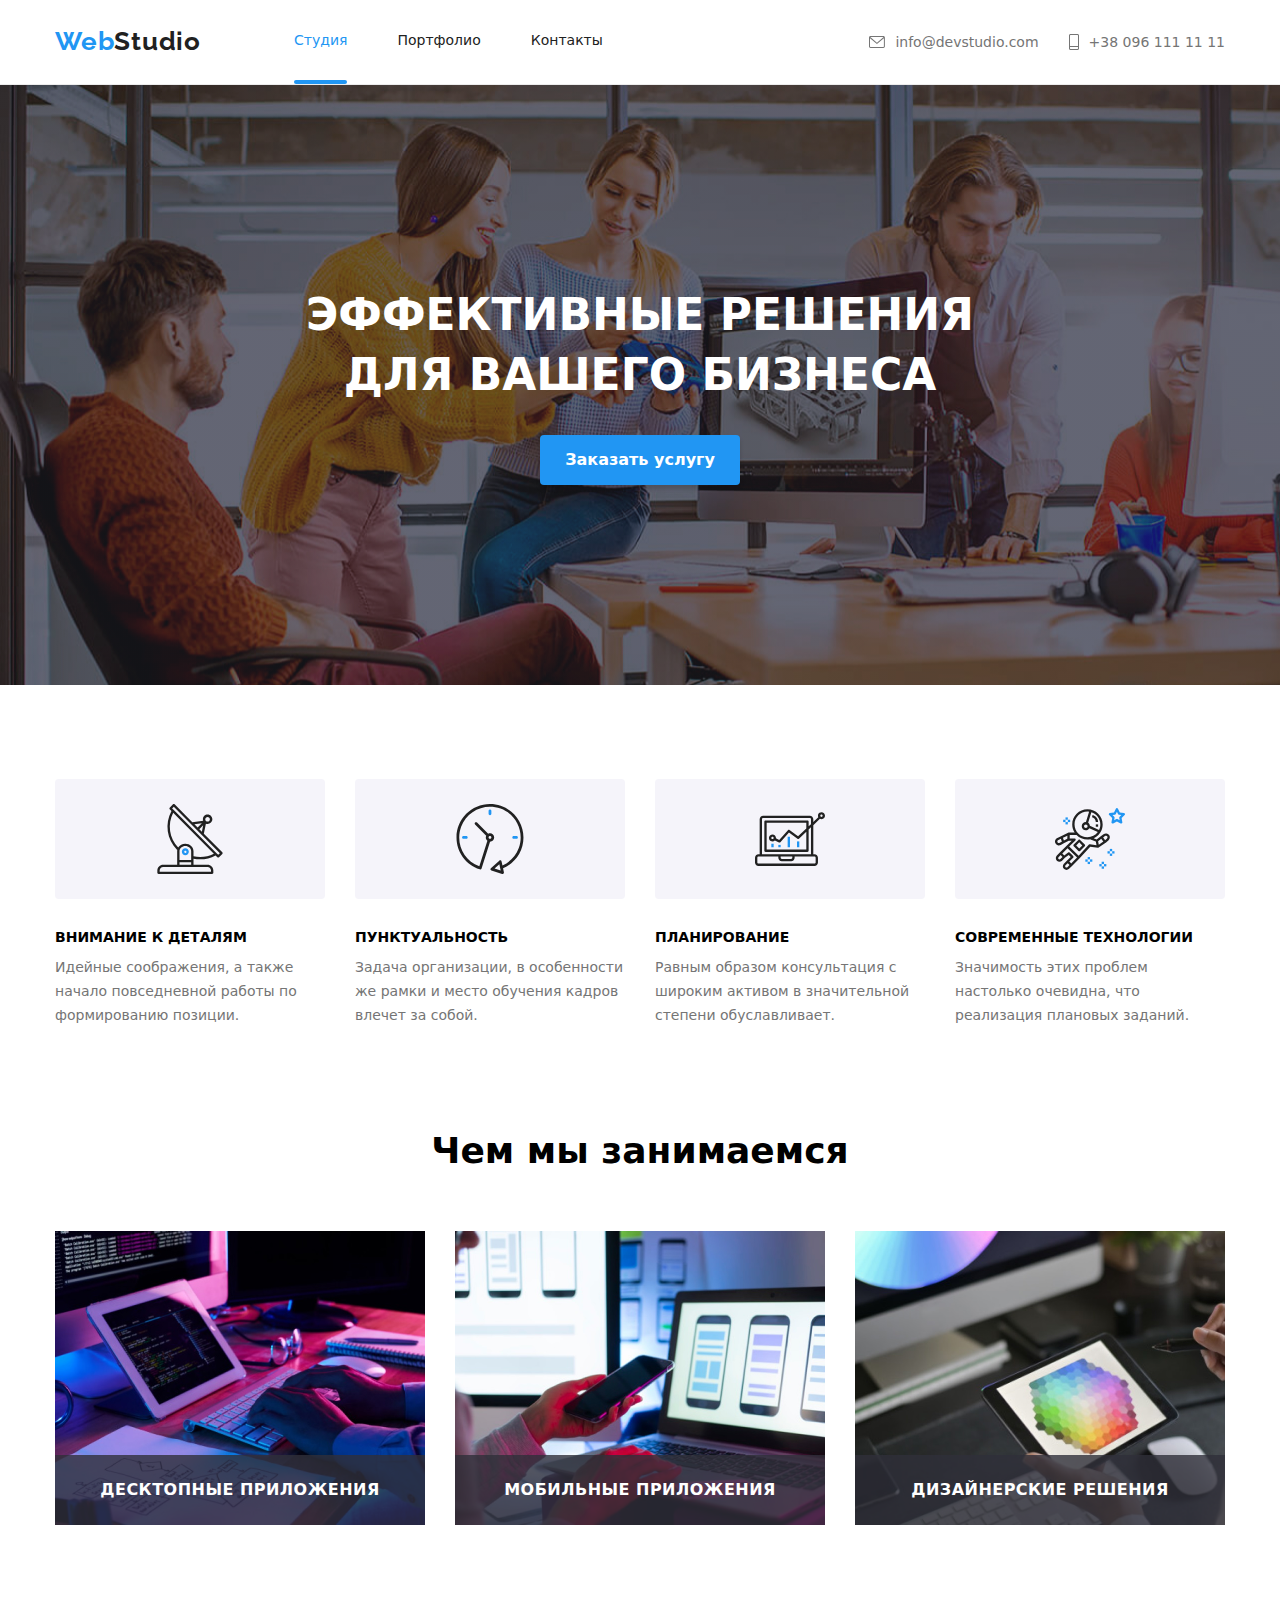
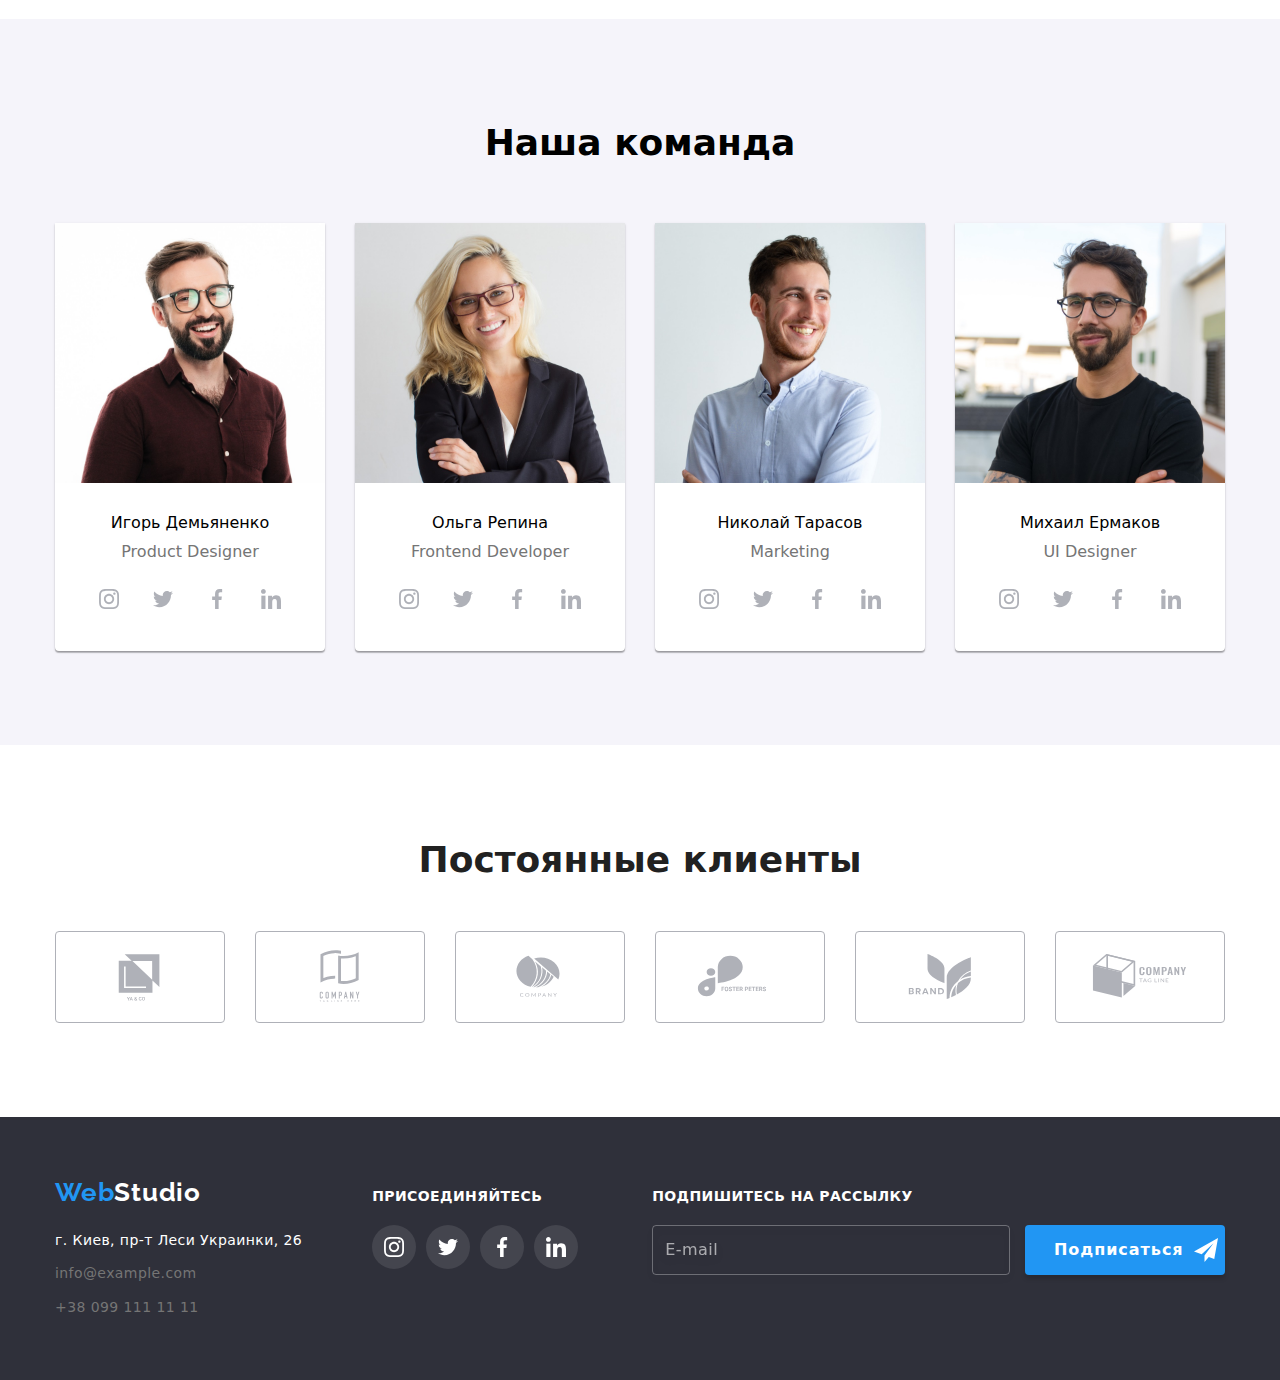
==== index.html @ b1802f07 "sass - part 1" ====
<!DOCTYPE html>
<html lang="ru">
  <head>
    <meta charset="utf-8" />
    <title>Студия</title>
    <link
      rel="stylesheet"
      href="https://fonts.googleapis.com/css2?family=Raleway:wght@700&family=Roboto:wght@400;500;700;900&display=swap"
    />
    <link rel="stylesheet" href="./css/reset.css" />
    <link rel="stylesheet" href="./css/modern-normalize.css" />
    <link rel="stylesheet" href="./css/styles.css" />
    <link rel="stylesheet" href="./css/main.min.css" />
  </head>
  <body>
    <header class="page-header">
      <div class="container">
        <a class="logo" href="">Web<span class="logo-black">Studio</span></a>
        <nav class="page-nav">
          <ul class="main-nav-list">
            <li class="navigation-element is-active"><a href="./index.html">Студия</a></li>
            <li class="navigation-element"><a href="./portfolio.html">Портфолио</a></li>
            <li class="navigation-element"><a href="">Контакты</a></li>
          </ul>
        </nav>
        <ul class="contacts-list-header">
          <li class="contacts-header-element contacts-header-icon-mail">
            <a class="email-link" href="mailto:info@devstudio.com">
              <svg class="icon icon-envelope" width="16px" height="12px">
                <use href="./images/icons.svg#icon-envelope"></use>
              </svg>
              info@devstudio.com
            </a>
          </li>
          <li class="contacts-header-element">
            <a class="mob-link" href="tel:+380961111111">
              <svg class="icon icon-mob" width="10px" height="16px">
                <use href="./images/icons.svg#icon-mob"></use>
              </svg>
              <p>+38 096 111 11 11</p>
            </a>
          </li>
        </ul>
      </div>
    </header>
    <main>
      <section class="hero section">
        <div class="container">
          <h1 class="hero-title">Эффективные решения для вашего бизнеса</h1>
          <button class="order-service-btn" type="button" data-modal-open>Заказать услугу</button>
        </div>
      </section>

      <section class="features section">
        <div class="container">
          <h2 class="features-section-title">Особенности</h2>
          <ul class="features-list">
            <li class="feature-element feature-element-antenna">
              <h3 class="feature-title">Внимание к деталям</h3>
              <p class="feature-descr">
                Идейные соображения, а также начало повседневной работы по формированию позиции.
              </p>
            </li>
            <li class="feature-element feature-element-clock">
              <h3 class="feature-title">Пунктуальность</h3>
              <p class="feature-descr">
                Задача организации, в особенности же рамки и место обучения кадров влечет за собой.
              </p>
            </li>
            <li class="feature-element feature-element-diagram">
              <h3 class="feature-title">Планирование</h3>
              <p class="feature-descr">
                Равным образом консультация с широким активом в значительной степени обуславливает.
              </p>
            </li>
            <li class="feature-element feature-element-astronaut">
              <h3 class="feature-title">Современные технологии</h3>
              <p class="feature-descr">
                Значимость этих проблем настолько очевидна, что реализация плановых заданий.
              </p>
            </li>
          </ul>
        </div>
      </section>
      <section class="our-job section">
        <div class="container">
          <h2 class="our-job-title">Чем мы занимаемся</h2>
          <ul class="our-job-list">
            <li class="our-job-element">
              <img src="./images/our-job-1.jpg" alt="чем мы занимаемся" width="370" height="294" />
              <p class="our-job-element-descr">Десктопные приложения</p>
            </li>
            <li class="our-job-element">
              <img src="./images/our-job-2.jpg" alt="чем мы занимаемся" width="370" height="294" />
              <p class="our-job-element-descr">Мобильные приложения</p>
            </li>
            <li class="our-job-element">
              <img src="./images/our-job-3.jpg" alt="чем мы занимаемся" width="370" height="294" />
              <p class="our-job-element-descr">Дизайнерские решения</p>
            </li>
          </ul>
        </div>
      </section>

      <section class="our-team section">
        <div class="container">
          <h2 class="our-team-title">Наша команда</h2>
          <ul class="our-team-list">
            <li class="our-team-member">
              <img
                src="./images/team-member-1.jpg"
                alt="Игорь Демьяненко"
                width="270"
                height="260"
              />
              <div class="our-team-member-descr">
                <h3 class="member-name">Игорь Демьяненко</h3>
                <p class="member-position">Product Designer</p>
                <ul class="social-links">
                  <li class="social-links-element">
                    <a class="social-links-link" href="">
                      <svg class="social-icon-instagram" width="20px" height="20px">
                        <use href="./images/icons.svg#icon-instagram"></use>
                      </svg>
                    </a>
                  </li>
                  <li class="social-links-element">
                    <a class="social-links-link" href="">
                      <svg class="social-icon-twitter" width="20px" height="20px">
                        <use href="./images/icons.svg#icon-twitter"></use>
                      </svg>
                    </a>
                  </li>
                  <li class="social-links-element">
                    <a class="social-links-link" href="">
                      <svg class="social-icon-facebook" width="20px" height="20px">
                        <use href="./images/icons.svg#icon-facebook"></use>
                      </svg>
                    </a>
                  </li>
                  <li class="social-links-element">
                    <a class="social-links-link" href="">
                      <svg class="social-icon-linkedin" width="20px" height="20px">
                        <use href="./images/icons.svg#icon-linkedin"></use>
                      </svg>
                    </a>
                  </li>
                </ul>
              </div>
            </li>
            <li class="our-team-member">
              <img src="./images/team-member-2.jpg" alt="Ольга Репина" width="270" height="260" />
              <div class="our-team-member-descr">
                <h3 class="member-name">Ольга Репина</h3>
                <p class="member-position">Frontend Developer</p>
                <ul class="social-links">
                  <li class="social-links-element">
                    <a class="social-links-link" href="">
                      <svg class="social-icon-instagram" width="20px" height="20px">
                        <use href="./images/icons.svg#icon-instagram"></use>
                      </svg>
                    </a>
                  </li>
                  <li class="social-links-element">
                    <a class="social-links-link" href="">
                      <svg class="social-icon-twitter" width="20px" height="20px">
                        <use href="./images/icons.svg#icon-twitter"></use>
                      </svg>
                    </a>
                  </li>
                  <li class="social-links-element">
                    <a class="social-links-link" href="">
                      <svg class="social-icon-facebook" width="20px" height="20px">
                        <use href="./images/icons.svg#icon-facebook"></use>
                      </svg>
                    </a>
                  </li>
                  <li class="social-links-element">
                    <a class="social-links-link" href="">
                      <svg class="social-icon-linkedin" width="20px" height="20px">
                        <use href="./images/icons.svg#icon-linkedin"></use>
                      </svg>
                    </a>
                  </li>
                </ul>
              </div>
            </li>
            <li class="our-team-member">
              <img
                src="./images/team-member-3.jpg"
                alt="Николай Тарасов"
                width="270"
                height="260"
              />
              <div class="our-team-member-descr">
                <h3 class="member-name">Николай Тарасов</h3>
                <p class="member-position">Marketing</p>

                <ul class="social-links">
                  <li class="social-links-element">
                    <a class="social-links-link" href="">
                      <svg class="social-icon-instagram" width="20px" height="20px">
                        <use href="./images/icons.svg#icon-instagram"></use>
                      </svg>
                    </a>
                  </li>
                  <li class="social-links-element">
                    <a class="social-links-link" href="">
                      <svg class="social-icon-twitter" width="20px" height="20px">
                        <use href="./images/icons.svg#icon-twitter"></use>
                      </svg>
                    </a>
                  </li>
                  <li class="social-links-element">
                    <a class="social-links-link" href="">
                      <svg class="social-icon-facebook" width="20px" height="20px">
                        <use href="./images/icons.svg#icon-facebook"></use>
                      </svg>
                    </a>
                  </li>
                  <li class="social-links-element">
                    <a class="social-links-link" href="">
                      <svg class="social-icon-linkedin" width="20px" height="20px">
                        <use href="./images/icons.svg#icon-linkedin"></use>
                      </svg>
                    </a>
                  </li>
                </ul>
              </div>
            </li>
            <li class="our-team-member">
              <img src="./images/team-member-4.jpg" alt="Михаил Ермаков" width="270" height="260" />
              <div class="our-team-member-descr">
                <h3 class="member-name">Михаил Ермаков</h3>
                <p class="member-position">UI Designer</p>

                <ul class="social-links">
                  <li class="social-links-element">
                    <a class="social-links-link" href="instagram">
                      <svg class="social-icon-instagram" width="20px" height="20px">
                        <use href="./images/icons.svg#icon-instagram"></use>
                      </svg>
                    </a>
                  </li>
                  <li class="social-links-element">
                    <a class="social-links-link" href="">
                      <svg class="social-icon-twitter" width="20px" height="20px">
                        <use href="./images/icons.svg#icon-twitter"></use>
                      </svg>
                    </a>
                  </li>
                  <li class="social-links-element">
                    <a class="social-links-link" href="">
                      <svg class="social-icon-facebook" width="20px" height="20px">
                        <use href="./images/icons.svg#icon-facebook"></use>
                      </svg>
                    </a>
                  </li>
                  <li class="social-links-element">
                    <a class="social-links-link" href="">
                      <svg class="social-icon-linkedin" width="20px" height="20px">
                        <use href="./images/icons.svg#icon-linkedin"></use>
                      </svg>
                    </a>
                  </li>
                </ul>
              </div>
            </li>
          </ul>
        </div>
      </section>
      <section class="our-clients section">
        <div class="container">
          <h2 class="our-clients-title">Постоянные клиенты</h2>
          <ul class="our-clients-list">
            <li class="our-clients-element">
              <a class="client-link" href="">
                <svg class="client-1" width="106px" height="60px">
                  <use href="./images/icons.svg#icon-company-1-logo"></use>
                </svg>
              </a>
            </li>
            <li class="our-clients-element">
              <a class="client-link" href="">
                <svg class="client-2" width="106px" height="60px">
                  <use href="./images/icons.svg#icon-company-2-logo"></use>
                </svg>
              </a>
            </li>
            <li class="our-clients-element">
              <a class="client-link" href="">
                <svg class="client-3" width="106px" height="60px">
                  <use href="./images/icons.svg#icon-company-3-logo"></use>
                </svg>
              </a>
            </li>
            <li class="our-clients-element">
              <a class="client-link" href="">
                <svg class="client-4" width="106px" height="60px">
                  <use href="./images/icons.svg#icon-company-4-logo"></use>
                </svg>
              </a>
            </li>
            <li class="our-clients-element">
              <a class="client-link" href="">
                <svg class="client-5" width="106px" height="60px">
                  <use href="./images/icons.svg#icon-company-5-logo"></use>
                </svg>
              </a>
            </li>
            <li class="our-clients-element">
              <a class="client-link" href="">
                <svg class="client-6" width="106px" height="60px">
                  <use href="./images/icons.svg#icon-company-6-logo"></use>
                </svg>
              </a>
            </li>
          </ul>
        </div>
      </section>
    </main>
    <footer class="page-footer">
      <div class="container">
        <div class="footer-logo-address">
          <a class="logo" href="">Web<span class="logo-white">Studio</span></a>
          <address class="page-contacts">
            <p>г. Киев, пр-т Леси Украинки, 26</p>
            <ul class="footer-contacts-list">
              <li class="footer-contacts-element">
                <a class="footer-contacts-link" href="mailto:info@example.com">info@example.com</a>
              </li>
              <li class="footer-contacts-element">
                <a class="footer-contacts-link" href="tel:+380991111111">+38 099 111 11 11</a>
              </li>
            </ul>
          </address>
        </div>
        <div class="footer-social-links">
          <p class="footer-social-links-title">Присоединяйтесь</p>
          <ul class="social-links-list-footer">
            <li class="social-links-element-footer">
              <a class="social-links-link-footer" href="">
                <svg class="social-icon-instagram-footer" width="20px" height="20px">
                  <use href="./images/icons.svg#icon-instagram"></use>
                </svg>
              </a>
            </li>
            <li class="social-links-element-footer">
              <a class="social-links-link-footer" href="">
                <svg class="social-icon-twitter-footer" width="20px" height="20px">
                  <use href="./images/icons.svg#icon-twitter"></use>
                </svg>
              </a>
            </li>
            <li class="social-links-element-footer">
              <a class="social-links-link-footer" href="">
                <svg class="social-icon-facebook-footer" width="20px" height="20px">
                  <use href="./images/icons.svg#icon-facebook"></use>
                </svg>
              </a>
            </li>
            <li class="social-links-element-footer">
              <a class="social-links-link-footer" href="">
                <svg class="social-icon-linkedin-footer" width="20px" height="20px">
                  <use href="./images/icons.svg#icon-linkedin"></use>
                </svg>
              </a>
            </li>
          </ul>
        </div>
        <div class="sending-block-footer">
          <p class="sending-block-title">Подпишитесь на рассылку</p>
          <form class="sending-form" name="sending-form">
            <input
              type="email"
              name="sending-form-email"
              class="sending-form-email"
              title="Введите ваш почтовый
            адрес"
              placeholder="E-mail"
            />
            <button type="submit" class="sending-sign-in-btn" name="sending-sign-in">
              Подписаться
              <svg class="email-send-icon" width="24px" height="24px">
                <use href="./images/icons.svg#icon-send"></use>
              </svg>
            </button>
          </form>
        </div>
      </div>
    </footer>

    <div class="backdrop is-hidden" data-modal>
      <div class="modal">
        <button class="close-modal" type="button" data-modal-close>
          <svg class="close-modal-icon" width="11px" height="11px">
            <use href="./images/icons.svg#icon-cross"></use>
          </svg>
        </button>
        <p class="modal-title">Оставьте свои данные, мы вам перезвоним</p>
        <form name="modal-form" class="modal-form">
          <label for="modal-name" class="name-label">
            Имя
            <span class="modal-form-wrapper">
              <input
                type="text"
                name="modal-name"
                class="modal-name"
                title="Введите своё имя"
                id="modal-name"
              />
              <span class="modal-icon">
                <svg class="modal-name-icon" width="12px" height="12px">
                  <use href="./images/icons.svg#icon-name"></use>
                </svg>
              </span>
            </span>
          </label>
          <label for="modal-tel" class="tel-label">
            Телефон
            <span class="modal-form-wrapper">
              <input
                type="tel"
                name="modal-tel"
                class="modal-tel"
                title="Введите номер телефона"
                id="modal-tel"
              />
              <span class="modal-icon">
                <svg class="modal-tel-icon" width="14px" height="14px">
                  <use href="./images/icons.svg#icon-tel"></use>
                </svg>
              </span>
            </span>
          </label>

          <label for="modal-email" class="email-label">
            Почта

            <span class="modal-form-wrapper">
              <input
                type="email"
                name="modal-email"
                class="modal-email"
                title="Введите свой почтовый ящик"
                id="modal-email"
              />
              <span class="modal-icon">
                <svg class="modal-email-icon" width="16px" height="12px">
                  <use href="./images/icons.svg#icon-email"></use>
                </svg>
              </span>
            </span>
          </label>

          <label for="modal-comment" class="comment-label"> Комментарий </label>
          <textarea
            name="modal-comment"
            class="modal-comment"
            title="Введите текст"
            id="modal-comment"
            placeholder="Введите текст"
          ></textarea>
          <div class="agreemet-wrapper">
            <!--<svg class="modal-check-icon" width="13px" height="10px">
              <use href="./images/icons.svg#icon-check"></use>
            </svg> -->
            <input
              type="checkbox"
              name="modal-agreement"
              class="modal-agreement visually-hidden"
              title=""
              id="modal-agreement"
            />
            <label for="modal-agreement" class="agreement-label">
              Соглашаюсь с рассылкой и принимаю &nbsp;
              <a class="agreemet-link" href="">Условия договора</a>
            </label>
          </div>
          <button class="submit-btn" type="submit">Отправить</button>
        </form>
      </div>
    </div>
    <script src="./js/modal.js"></script>
  </body>
</html>
---- css/styles.css ----
/*@import url('https://fonts.googleapis.com/css2?family=Raleway:wght@700&family=Roboto:wght@400;500;700;900&display=swap');
 
:root {
  --bgcolor-body: #ffffff;
  --bgcolor-filter-btn: #f5f4fa;
  --bgcolor-order-service-btn: #2196f3;
  --bgcolor-order-service-btn-shadow: rgba(0, 0, 0, 0.15);
  --bgcolor-order-service-btn-hover: #188ce8;
  --bgcolor-filter-btn-active: #2196f3;
  --bgcolor-footer: #2f303a;
  --bgcolor-hero: #2f303a;
  --bgcolor-our-team: #f5f4fa;
  --bgcolor-our-team-member: #ffffff;

  --fontcolor-body: #212121;
  --fontcolor-navigation: #212121;
  --fontcolor-navigation-active: #2196f3;
  --fontcolor-navigation-focus-hover: #2196f3;
  --fontcolor-contacts: #757575;
  --fontcolor-contacts-focus-hover: #2196f3;
  --fontcolor-hero: #ffffff;
  --fontcolor-order-service-btn: #ffffff;
  --fontcolor-filter-btn-active: #ffffff;
  --fontcolor-teammates-positions: #757575;
  --fontcolor-projects-type: #757575;

  --fontcolor-footer: rgba(255, 255, 255, 0.6);
  --fontcolor-footer-links: rgba(255, 255, 255, 0.6);
  --fontcolor-footer-address: #ffffff;

  --bordercolor-project: #eeeeee;
  --bordercolor-header: #ececec;

  --logo-color: #2196f3;
  --logo-black: #212121;
  --logo-white: #ffffff;
  --fill-accent: #2196f3;
}
 */
/* .visually-hidden {
  position: absolute !important;
  clip: rect(1px 1px 1px 1px);
  clip: rect(1px, 1px, 1px, 1px);
  padding: 0 !important;
  border: 0 !important;
  height: 1px !important;
  width: 1px !important;
  overflow: hidden;
} 
*/

/* h1,
h2 {
  padding: 0;
  margin: 0;
} */

/* .logo {
  font-family: Raleway;
  font-weight: bold;
  font-size: 26px;
  line-height: 1.2;
  color: var(--logo-color);
  letter-spacing: 0.03em;
}
 */
/* .container {
  width: 1200px;
  margin: 0 auto;
  padding-left: 15px;
  padding-right: 15px;
} */

/* .logo .logo-black {
  color: var(--logo-black);
}

.logo .logo-white {
  color: var(--logo-white);
} */

/* body {
  background: var(--bgcolor-body);
  font-family: Roboto;
  font-size: 16px;
  color: var(--fontcolor-body);
}
 */
/* ul {
  list-style-type: none;
}
 */
/* .navigation-element {
  color: var(--fontcolor-navigation);
  font-size: 14px;
  line-height: 1.15;
  font-weight: 500;
  transition: color 250ms cubic-bezier(0.4, 0, 0.2, 1);
}

.is-active::after {
  display: block;
  content: '';
  width: auto;
  height: 4px;
  border-radius: 2px;
  border-bottom: 4px solid;
  fill: var(--fontcolor-navigation-active);
}

.navigation-element:hover,
.navigation-element:focus {
  color: var(--fontcolor-navigation-focus-hover);
}

.is-active {
  color: var(--fontcolor-navigation-focus-hover);
}
 */
/* .mob-link,
.email-link {
  transition: color 250ms cubic-bezier(0.4, 0, 0.2, 1);
}
 */
/* .mob-link:hover,
.mob-link:focus,
.email-link:hover,
.email-link:focus, */

/* .contacts-footer:hover,
.contacts-footer:focus {
  color: var(--fontcolor-contacts-focus-hover);
} */
/* .contacts-header-element {
  color: var(--fontcolor-contacts);
  font-size: 14px;
}
 */
/*   .contacts-footer {
  color: var(--fontcolor-contacts);
  font-size: 14px;
}
 */
/* .contacts-header-element {
  line-height: 1.15;
  font-weight: 500;
}
 */
/* .contacts-footer {
  line-height: 1.72;
  transition: color 250ms cubic-bezier(0.4, 0, 0.2, 1);
}
 */
/* .footer-contacts-element {
  margin-top: 9px;
} */

/* .hero {
  padding: 200px 0;
  text-align: center;
  max-width: 1600px;
  margin: 0 auto;
  background: var(--bgcolor-hero);
  background-color: #c4c4c4;
  background-image: linear-gradient(rgba(47, 48, 58, 0.4), rgba(47, 48, 58, 0.4)),
    url(../images/bg-hero.jpg);
  background-repeat: no-repeat;
}

.hero .order-service-btn {
  margin-top: 30px;
  width: 200px;
  height: 50px;
  border: none;
}

.hero-title {
  font-size: 44px;
  line-height: 1.36;
  font-weight: 900;
  color: var(--fontcolor-hero);
  max-width: 700px;
  margin: 0 auto;
  text-transform: uppercase;
}
 */

/* .order-service-btn {
  font-weight: 700;
  line-height: 1.88;
  color: var(--fontcolor-order-service-btn);
  background: var(--bgcolor-order-service-btn);
  box-shadow: 0px 4px 4px var(--bgcolor-order-service-btn-shadow);
  border-radius: 4px;
  transition: background-color 250ms cubic-bezier(0.4, 0, 0.2, 1);
}
 */
/* .order-service-btn:hover,
.order-service-btn:focus {
  background-color: var(--bgcolor-order-service-btn-hover);
}
 */
/* .features .feature-title {
  font-size: 14px;
  font-weight: bold;
  text-transform: uppercase;
  line-height: 1.15;
  margin-bottom: 10px;
}

.features .feature-descr {
  color: var(--fontcolor-projects-type);
  font-size: 14px;
  line-height: 1.72;
}
 */
/* .our-job {
  padding-bottom: 94px;
}

.our-job .our-job-title {
  font-size: 36px;
  line-height: 1.67;
  font-weight: bold;
} */

.our-team .our-team-title {
  font-size: 36px;
  line-height: 1.67;
  font-weight: bold;
}

.our-team .member-name {
  font-size: 16px;
  line-height: 1.19;
  font-weight: 500;
  margin-bottom: 10px;
}

.our-team .member-position {
  line-height: 1.19;
  color: var(--fontcolor-teammates-positions);
}

.filter-element button {
  background: var(--bgcolor-filter-btn);
  border-style: none;
  border-radius: 4px;
  cursor: pointer;
  font-size: 16px;
  line-height: 1.63;
  padding: 6px 22px;
  transition: background-color 250ms cubic-bezier(0.4, 0, 0.2, 1),
    color 250ms cubic-bezier(0.4, 0, 0.2, 1), box-shadow 250ms cubic-bezier(0.4, 0, 0.2, 1);
}

.filter-element .is-active-filter {
  color: var(--fontcolor-filter-btn-active);
  background: var(--bgcolor-filter-btn-active);
}

.projects .filter-list {
  border: none;
}

.filter-element button:active,
.filter-element button:focus,
.filter-element button:hover {
  color: var(--fontcolor-filter-btn-active);
  background: var(--bgcolor-filter-btn-active);
  box-shadow: 0px 3px 1px rgba(0, 0, 0, 0.1), 0px 1px 2px rgba(0, 0, 0, 0.08),
    0px 2px 2px rgba(0, 0, 0, 0.12);
}

/* footer {
  background: var(--bgcolor-footer);
  font-size: 14px;
  color: var(--fontcolor-footer);
  letter-spacing: 0.03em;
  padding-top: 60px;
  padding-bottom: 60px;
}
 */
/* .page-footer .page-contacts {
  font-style: normal;
  line-height: 1.7;
  color: var(--fontcolor-footer-address);
  margin-top: 20px;
}
 */
.project-element-popup-text {
  position: absolute;
  top: 0;
  left: 0;
  padding: 63px 24px;
  width: 100%;
  height: 100%;
  font-size: 18px;
  line-height: 28px;
  letter-spacing: 1.55;
  color: #ffffff;
  background: rgba(33, 150, 243, 0.9);
  overflow: auto;
  transform: translateY(100%);
  transition: transform 250ms cubic-bezier(0.4, 0, 0.2, 1);
}

.projects-element-wrapper {
  position: relative;
  overflow: hidden;
}

.projects .projects-element:not(:nth-child(3n + 3)) {
  margin-right: 30px;
}

.projects .projects-element:not(:nth-last-child(-n + 3)) {
  margin-bottom: 30px;
}

.projects .project-descript {
  border: 1px solid var(--bordercolor-project);
  border-top: none;
  box-sizing: border-box;
  padding: 20px 24px;
}

.projects .project-name {
  font-weight: bold;
  font-size: 18px;
  line-height: 2;
  margin-bottom: 4px;
}

.projects .project-type {
  line-height: 1.88;
  color: var(--fontcolor-projects-type);
}

.page-header {
  border-bottom: 1px solid var(--bordercolor-header);
}

.page-header .container {
  display: flex;
  align-items: center;
}

.page-header .logo {
  margin: 0;
}

.main-nav-list a {
  padding: 32px 0;
  display: block;
}

.page-header .page-nav {
  margin: 0 0 0 93px;
}

.page-header .navigation-element {
  margin: 0 50px 0 0;
}
.page-header .contacts-header-element {
  margin: 0 30px 0 0;
}

.page-header .contacts-list-header {
  display: flex;
  margin-left: auto;
}

.page-header .main-nav-list {
  display: flex;
}

.navigation-element:last-child,
.contacts-header-element:last-child {
  margin-right: 0;
}

.features-section-title {
  display: none;
}

.features {
  padding-top: 94px;
  padding-bottom: 94px;
}
.features-list {
  display: flex;
  margin: 0 auto;
}

.feature-element {
  width: 270px;
  margin-right: 30px;
}

.feature-element:last-child {
  margin-right: 0;
}

/* .our-job-title, */
.our-team-title {
  text-align: center;
  margin-bottom: 50px;
}

/* .our-job-list, */
.our-team-list {
  display: flex;
}

/* .our-job-list img,
.our-team-list img {
  display: block;
}
 */
/* .our-job-element {
  position: relative;
}
 */
/* .our-job-element-descr {
  position: absolute;
  display: flex;
  width: 100%;
  height: 70px;
  bottom: 0px;
  left: 0px;
  text-transform: uppercase;
  justify-content: center;
  align-items: center;
  font-weight: 700;
  line-height: 1.17;
  letter-spacing: 0.03em;
  background: rgba(47, 48, 58, 0.8);
  color: #ffffff;
}
 */
/* .our-job-element, */
.our-team-member {
  margin-right: 30px;
}

/* .our-job-element:last-child, */
.our-team-member:last-child {
  margin-right: 0;
}

.our-team {
  padding-top: 94px;
  padding-bottom: 94px;
  background-color: var(--bgcolor-our-team);
}

.our-team .container {
  text-align: center;
}

.our-team-member-descr {
  padding: 30px 32px;
}

.our-team-member {
  box-shadow: 0px 1px 3px rgba(0, 0, 0, 0.12), 0px 1px 1px rgba(0, 0, 0, 0.14),
    0px 2px 1px rgba(0, 0, 0, 0.2);
  border-radius: 0px 0px 4px 4px;
  background: var(--bgcolor-our-team-member);
}

.projects-title {
  display: none;
}

.projects {
  padding-top: 94px;
  padding-bottom: 94px;
}

.projects .container,
.filter-list,
.projects-list {
  display: flex;
}

.projects .container {
  flex-direction: column;
}

.filter-list {
  margin: 0 auto;
  margin-bottom: 50px;
}

.filter-element:not(:last-child) {
  margin-right: 8px;
}

.projects-list {
  flex-wrap: wrap;
}

/*===================ICONS==================*/

/* .icon-envelope,
.icon-mob {
  margin-right: 10px;
  fill: #757575;
  transition: fill 250ms cubic-bezier(0.4, 0, 0.2, 1);
}
 */
/* .email-link,
.mob-link {
  display: flex;
  align-items: center;
}
 */
.feature-element::before {
  content: '';
  width: 270px;
  height: 120px;
  display: block;
  background-color: #f5f4fa;
  background-image: linear-gradient(#f5f4fa, #f5f4fa);
  background-position: center;
  background-repeat: no-repeat;
  border-radius: 4px;
  margin-bottom: 30px;
}

.feature-element-antenna::before {
  background-image: url(../images/svg/antenna.svg);
}

.feature-element-clock::before {
  background-image: url(../images/svg/clock.svg);
}

.feature-element-diagram::before {
  background-image: url(../images/svg/diagram.svg);
}

.feature-element-astronaut::before {
  background-image: url(../images/svg/astronaut.svg);
}

.social-links {
  display: flex;
  margin-top: 16px;
  justify-content: space-between;
  align-items: center;
}

/* .social-links-list-footer {
  display: flex;
  justify-content: space-between;
  align-items: center;
} */

.social-links-link {
  display: flex;
  height: 44px;
  width: 44px;
  border-radius: 50%;
  text-align: center;
  justify-content: center;
  align-items: center;
  transition: background-color 250ms cubic-bezier(0.4, 0, 0.2, 1);
}

.social-icon-facebook,
.social-icon-instagram,
.social-icon-twitter,
.social-icon-linkedin {
  fill: #afb1b8;
  transition: fill 250ms cubic-bezier(0.4, 0, 0.2, 1);
}
/* .social-links-link-footer {
  display: flex;
  height: 44px;
  width: 44px;
  justify-content: center;
  align-items: center;
  border-radius: 50%;
  background-color: rgba(255, 255, 255, 0.1);
  transition: background-color 250ms cubic-bezier(0.4, 0, 0.2, 1);
}
 */
/* .social-links-element-footer:not(:last-child) {
  margin-right: 10px;
}

.social-icon-facebook-footer,
.social-icon-instagram-footer,
.social-icon-twitter-footer,
.social-icon-linkedin-footer {
  fill: #ffffff;
}
 */
/* .email-link:hover .icon-envelope,
.mob-link:hover .icon-mob,
.email-link:focus .icon-envelope,
.mob-link:focus .icon-mob {
  fill: #2196f3;
}
 */
.social-links-link:hover .social-icon-instagram,
.social-links-link:hover .social-icon-twitter,
.social-links-link:hover .social-icon-facebook,
.social-links-link:hover .social-icon-linkedin,
.social-links-link-footer:hover .social-icon-instagram,
.social-links-link-footer:hover .social-icon-twitter,
.social-links-link-footer:hover .social-icon-facebook,
.social-links-link-footer:hover .social-icon-linkedin,
.social-links-link:focus .social-icon-instagram,
.social-links-link:focus .social-icon-twitter,
.social-links-link:focus .social-icon-facebook,
.social-links-link:focus .social-icon-linkedin,
.social-links-link-footer:focus .social-icon-instagram,
.social-links-link-footer:focus .social-icon-twitter,
.social-links-link-footer:focus .social-icon-facebook,
.social-links-link-footer:focus .social-icon-linkedin {
  fill: #ffffff;
}

.social-links-link:hover,
.social-links-link-footer:hover,
.social-links-link:focus,
.social-links-link-footer:focus {
  background-color: #2196f3;
}

/* .page-footer .container {
  display: flex;
  align-items: baseline;
}
 */
/* .footer-logo-address {
  margin-right: 70px;
}

.footer-social-links-title {
  font-size: 14px;
  font-weight: bold;
  text-transform: uppercase;
  line-height: 1.15;
  margin-bottom: 20px;
  color: #ffffff;
} */
.our-clients {
  padding-top: 94px;
  padding-bottom: 94px;
}
.our-clients-title {
  margin-bottom: 50px;
  font-weight: 700;
  font-size: 36px;
  line-height: 1.17;
  color: #212121;
  text-align: center;
}

.our-clients-list {
  display: flex;
  justify-content: center;
  align-items: center;
}
.our-clients-element:not(:last-child) {
  margin-right: 30px;
}

.client-link {
  display: block;
  width: 170px;
  height: 92px;
  border: 1px solid #afb1b8;
  border-radius: 4px;
}

.client-1,
.client-2,
.client-3,
.client-4,
.client-5,
.client-6 {
  fill: #afb1b8;
  transition: fill 250ms cubic-bezier(0.4, 0, 0.2, 1);
}

.client-link {
  display: flex;
  justify-content: center;
  align-items: center;
  transition: border-color 250ms cubic-bezier(0.4, 0, 0.2, 1);
}

.client-link:hover .client-1,
.client-link:hover .client-2,
.client-link:hover .client-3,
.client-link:hover .client-4,
.client-link:hover .client-5,
.client-link:hover .client-6,
.client-link:focus .client-1,
.client-link:focus .client-2,
.client-link:focus .client-3,
.client-link:focus .client-4,
.client-link:focus .client-5,
.client-link:focus .client-6 {
  fill: #2196f3;
}

.client-link:hover,
.client-link:focus {
  border-color: #2196f3;
}

.projects-element-link:hover,
.projects-element:focus {
  display: block;
  box-sizing: border-box;
  box-shadow: 0px 1px 1px rgba(0, 0, 0, 0.12), 0px 4px 4px rgba(0, 0, 0, 0.06),
    1px 4px 6px rgba(0, 0, 0, 0.16);
}

.projects-element-link:hover .project-element-popup-text,
.projects-element:focus .project-element-popup-text {
  transform: translateY(0%);
}

/*=================MODAL==================*/
.backdrop {
  position: fixed;
  top: 0;
  left: 0;
  width: 100%;
  height: 100%;

  background-color: rgba(0, 0, 0, 0.2);
}

.modal {
  position: absolute;
  top: 50%;
  left: 50%;
  transform: translate(-50%, -50%);
  width: 528px;
  height: 581px;
  background-color: #fff;
  box-shadow: 0px 1px 3px rgba(0, 0, 0, 0.12), 0px 1px 1px rgba(0, 0, 0, 0.14),
    0px 2px 1px rgba(0, 0, 0, 0.2);
  border-radius: 4px;
}

.backdrop {
  transition: opacity 250ms cubic-bezier(0.4, 0, 0.2, 1);
}
.is-hidden {
  opacity: 0;
  pointer-events: none;
}

.close-modal {
  padding: 0;
  display: block;
  position: absolute;
  top: 8px;
  right: 8px;
  height: 30px;
  width: 30px;
  border: 1px solid rgba(0, 0, 0, 0.1);
  border-radius: 50%;
  background-color: transparent;
  cursor: pointer;
}

.close-modal:hover,
.close-modal:focus {
  fill: var(--fill-accent);
}
/* ============== Modal Window CONTENT ===============*/
.modal {
  display: flex;
  padding: 40px;
  flex-direction: column;
}
.modal-form {
  display: flex;
  flex-direction: column;
}

.modal-title {
  font-weight: 700;
  font-size: 20px;
  line-height: 1.15;
  text-align: center;
  margin-bottom: 12px;
}

.name-label,
.tel-label,
.email-label,
.comment-label {
  font-size: 12px;
  line-height: 1.17;
  color: #757575;
}

.modal-name,
.modal-tel,
.modal-email,
.modal-comment {
  width: 100%;
  height: 40px;
  margin-top: 4px;
  margin-bottom: 10px;
  padding-left: 42px;
  border: 1px solid rgba(33, 33, 33, 0.2);
  box-sizing: border-box;
  border-radius: 4px;
}

.submit-btn {
  align-self: center;
  height: 50px;
  width: 200px;
  background-color: #2196f3;
  box-shadow: 0px 4px 4px rgba(0, 0, 0, 0.15);
  border-radius: 4px;
  border: none;

  font-weight: 700;
  font-size: 16px;
  line-height: 1.87;
  color: #ffffff;
  cursor: pointer;
  transition: background-color 250ms cubic-bezier(0.4, 0, 0.2, 1);
}

.submit-btn:hover,
.submit-btn:focus {
  background-color: #188ce8;
}
.modal-comment {
  resize: none;
  height: 120px;
  margin-bottom: 20px;
  padding: 12px 16px;

  font-size: 12px;
  line-height: 1.17;
}
.agreemet-wrapper {
  display: flex;
  align-items: center;
  justify-content: flex-start;
  padding-left: 13px;
}

.modal-agreement {
  margin-right: 7px;
}

.agreement-label {
  display: flex;
  align-items: center;
  font-size: 14px;
  line-height: 1.72;

  color: #757575;
}

.agreement-label::before {
  display: block;
  content: '';
  margin-right: 9px;
  width: 16px;
  height: 15px;
  border: 2px solid #212121;
  border-radius: 2px;
  /* background-color: transparent; */
  background-position: 50% 50%;
  background-repeat: no-repeat;
  background-size: contain;
  background-image: url('../images/svg/logo-check-empty.svg');
}

.modal-agreement:checked + .agreement-label::before {
  background-color: var(--fill-accent);
  border-color: var(--fill-accent);
  background-image: url('../images/svg/logo-check.svg'), url('../images/svg/logo-check-empty.svg');
}

.modal-agreement:focus + .agreement-label::before {
  outline: 1px solid rgba(20, 20, 39, 0.5);
}

.agreemet-link {
  font-size: 14px;
  line-height: 1.72;
  text-decoration: underline;
  color: #188ce8;
}

.agreemet-wrapper {
  margin-bottom: 30px;
}

.modal-comment::placeholder {
  color: rgba(117, 117, 117, 0.5);
}

.modal-icon {
  position: absolute;
  top: 0;
  left: 15px;
}

.modal-name:focus + .modal-icon,
.modal-tel:focus + .modal-icon,
.modal-email:focus + .modal-icon {
  fill: var(--fill-accent);
}

.modal-name:focus,
.modal-tel:focus,
.modal-email:focus,
.modal-comment:focus {
  outline: none;
  border-color: var(--fill-accent);
}

.modal-form-wrapper {
  position: relative;
}

.sending-block-footer {
  display: flex;
  margin-left: auto;
  justify-content: last baseline;
  flex-direction: column;
}

.sending-form-email {
  height: 50px;
  width: 358px;
  border: 1px solid rgba(255, 255, 255, 0.3);
  box-sizing: border-box;
  filter: drop-shadow(0px 4px 4px rgba(0, 0, 0, 0.15));
  border-radius: 4px;
  padding-left: 12px;
  outline: none;
  color: #ffffff;
  font-size: 16px;
  line-height: 1.25;
  letter-spacing: 0.03em;
  background-color: transparent;
}

.sending-form-email::placeholder {
  color: rgba(255, 255, 255, 0.6);
}

.sending-sign-in-btn {
  /*   position: relative; */
  display: inline-flex;
  align-items: center;
  height: 50px;
  width: 200px;
  margin-left: 10px;

  border: none;
  background: #2196f3;
  box-shadow: 0px 4px 4px rgba(0, 0, 0, 0.15);
  border-radius: 4px;

  text-align: left;
  padding-left: 29px;
  font-size: 16px;
  line-height: 1.87;
  font-weight: 700;
  color: #ffffff;
  letter-spacing: 0.06em;
  transition: background-color 250ms cubic-bezier(0.4, 0, 0.2, 1);
}
.sending-sign-in-btn:focus,
.sending-sign-in-btn:hover {
  background-color: #188ce8;
}

.email-send-icon {
  /*   position: absolute;
  top: 50%;
  transform: translateY(-50%);
  right: 28px; */
  margin-left: 10px;
  fill: #ffffff;
}

.sending-block-title {
  font-size: 14px;
  font-weight: bold;
  text-transform: uppercase;
  line-height: 1.15;
  margin-bottom: 20px;
  color: #ffffff;
}
---- css/main.min.css ----
:root{--bgcolor-body: #ffffff;--bgcolor-filter-btn: #f5f4fa;--bgcolor-order-service-btn: #2196f3;--bgcolor-order-service-btn-shadow: rgba(0, 0, 0, 0.15);--bgcolor-order-service-btn-hover: #188ce8;--bgcolor-filter-btn-active: #2196f3;--bgcolor-footer: #2f303a;--bgcolor-hero: #2f303a;--bgcolor-our-team: #f5f4fa;--bgcolor-our-team-member: #ffffff;--fontcolor-body: #212121;--fontcolor-navigation: #212121;--fontcolor-navigation-active: #2196f3;--fontcolor-navigation-focus-hover: #2196f3;--fontcolor-contacts: #757575;--fontcolor-contacts-focus-hover: #2196f3;--fontcolor-hero: #ffffff;--fontcolor-order-service-btn: #ffffff;--fontcolor-filter-btn-active: #ffffff;--fontcolor-teammates-positions: #757575;--fontcolor-projects-type: #757575;--fontcolor-footer: rgba(255, 255, 255, 0.6);--fontcolor-footer-links: rgba(255, 255, 255, 0.6);--fontcolor-footer-address: #ffffff;--bordercolor-project: #eeeeee;--bordercolor-header: #ececec;--logo-color: #2196f3;--logo-black: #212121;--logo-white: #ffffff;--fill-accent: #2196f3}.visually-hidden{position:absolute !important;clip:rect(1px 1px 1px 1px);clip:rect(1px, 1px, 1px, 1px);padding:0 !important;border:0 !important;height:1px !important;width:1px !important;overflow:hidden}h1,h2{padding:0;margin:0}ul{list-style-type:none}.logo{font-family:Raleway;font-weight:bold;font-size:26px;line-height:1.2;color:var(--logo-color);letter-spacing:0.03em}.logo .logo-black{color:var(--logo-black)}.logo .logo-white{color:var(--logo-white)}.container{width:1200px;margin:0 auto;padding-left:15px;padding-right:15px}.navigation-element{color:var(--fontcolor-navigation);font-size:14px;line-height:1.15;font-weight:500;transition:color 250ms cubic-bezier(0.4, 0, 0.2, 1)}.navigation-element:hover,.navigation-element:focus{color:var(--fontcolor-navigation-focus-hover)}.is-active{color:var(--fontcolor-navigation-focus-hover)}.is-active::after{display:block;content:'';width:auto;height:4px;border-radius:2px;border-bottom:4px solid;fill:var(--fontcolor-navigation-active)}.mob-link{display:flex;align-items:center;transition:color 250ms cubic-bezier(0.4, 0, 0.2, 1)}.mob-link:hover,.mob-link:focus{color:var(--fontcolor-contacts-focus-hover)}.email-link{display:flex;align-items:center;transition:color 250ms cubic-bezier(0.4, 0, 0.2, 1)}.email-link:hover,.email-link:focus{color:var(--fontcolor-contacts-focus-hover)}.icon-envelope{margin-right:10px;fill:#757575;transition:fill 250ms cubic-bezier(0.4, 0, 0.2, 1)}.email-link:hover .icon-envelope,.email-link:focus .icon-envelope{fill:#2196f3}.icon-mob{margin-right:10px;fill:#757575;transition:fill 250ms cubic-bezier(0.4, 0, 0.2, 1)}.mob-link:hover .icon-mob,.mob-link:focus .icon-mob{fill:#2196f3}footer{background:var(--bgcolor-footer);font-size:14px;color:var(--fontcolor-footer);letter-spacing:0.03em;padding-top:60px;padding-bottom:60px}.page-footer .page-contacts{font-style:normal;line-height:1.7;color:var(--fontcolor-footer-address);margin-top:20px}.page-footer .container{display:flex;align-items:baseline}.footer-contacts-element{margin-top:9px}.footer-contacts-link{color:var(--fontcolor-contacts);font-size:14px;line-height:1.72;transition:color 250ms cubic-bezier(0.4, 0, 0.2, 1)}.footer-contacts-link:hover,.footer-contacts-link:focus{color:var(--fontcolor-contacts-focus-hover)}.social-links-list-footer{display:flex;justify-content:space-between;align-items:center}.social-links-link-footer{display:flex;height:44px;width:44px;justify-content:center;align-items:center;border-radius:50%;background-color:rgba(255,255,255,0.1);transition:background-color 250ms cubic-bezier(0.4, 0, 0.2, 1)}.social-links-element-footer:not(:last-child){margin-right:10px}.social-icon-facebook-footer,.social-icon-instagram-footer,.social-icon-twitter-footer,.social-icon-linkedin-footer{fill:#ffffff}.footer-logo-address{margin-right:70px}.footer-social-links-title{font-size:14px;font-weight:bold;text-transform:uppercase;line-height:1.15;margin-bottom:20px;color:#ffffff}.contacts-header-element{line-height:1.15;font-weight:500;color:var(--fontcolor-contacts);font-size:14px}.hero{padding:200px 0;text-align:center;max-width:1600px;margin:0 auto;background:var(--bgcolor-hero);background-color:#c4c4c4;background-image:linear-gradient(rgba(47,48,58,0.4), rgba(47,48,58,0.4)),url(../images/bg-hero.jpg);background-repeat:no-repeat}.hero .hero-title{font-size:44px;line-height:1.36;font-weight:900;color:var(--fontcolor-hero);max-width:700px;margin:0 auto;text-transform:uppercase}.order-service-btn{font-weight:700;line-height:1.88;color:var(--fontcolor-order-service-btn);background:var(--bgcolor-order-service-btn);box-shadow:0px 4px 4px var(--bgcolor-order-service-btn-shadow);border-radius:4px;transition:background-color 250ms cubic-bezier(0.4, 0, 0.2, 1);margin-top:30px;width:200px;height:50px;border:none}.order-service-btn:hover,.order-service-btn:focus{background-color:var(--bgcolor-order-service-btn-hover)}.features .feature-title{font-size:14px;font-weight:bold;text-transform:uppercase;line-height:1.15;margin-bottom:10px}.features .feature-descr{color:var(--fontcolor-projects-type);font-size:14px;line-height:1.72}.our-job{padding-bottom:94px}.our-job .our-job-title{font-size:36px;line-height:1.67;font-weight:bold;text-align:center;margin-bottom:50px}.our-job-list{display:flex}.our-job-element{position:relative;margin-right:30px}.our-job-element:last-child{margin-right:0}.our-job-element-descr{position:absolute;display:flex;width:100%;height:70px;bottom:0px;left:0px;text-transform:uppercase;justify-content:center;align-items:center;font-weight:700;line-height:1.17;letter-spacing:0.03em;background:rgba(47,48,58,0.8);color:#ffffff}img{display:block}
/*# sourceMappingURL=main.min.css.map */
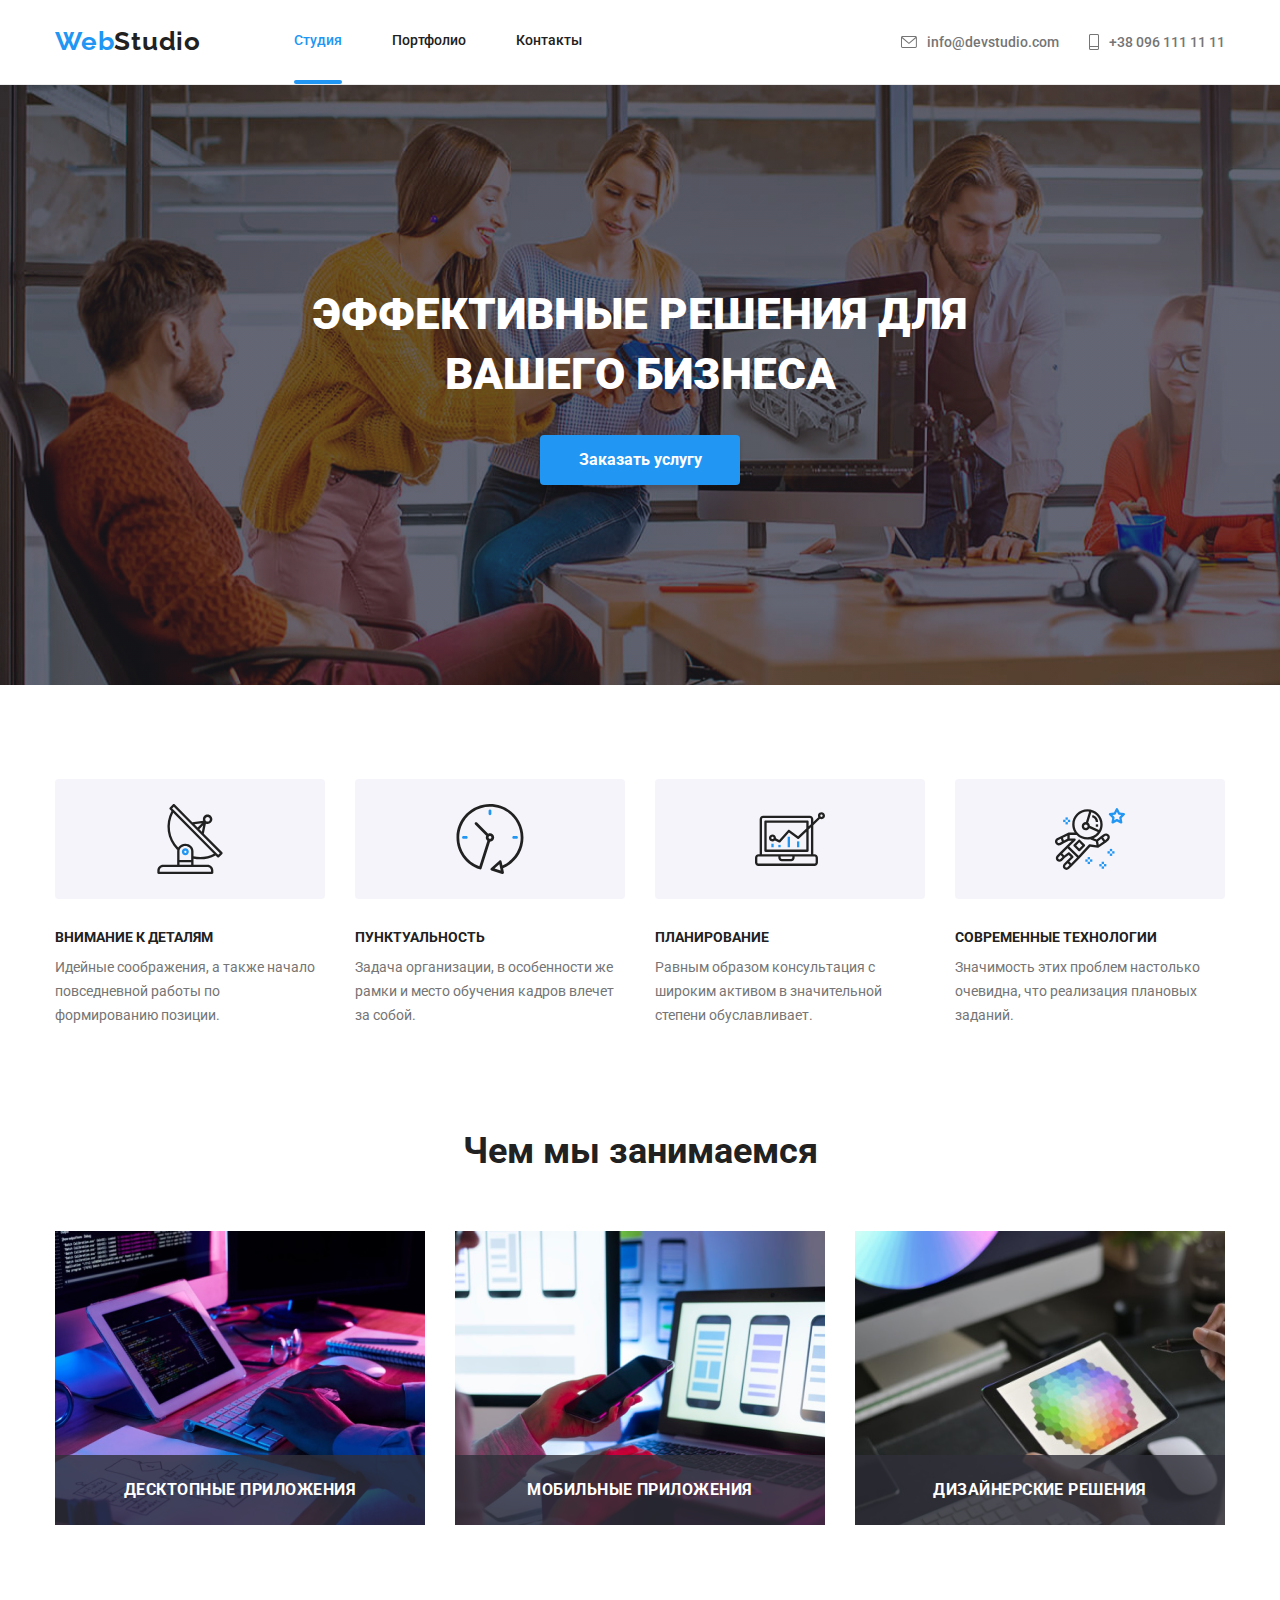
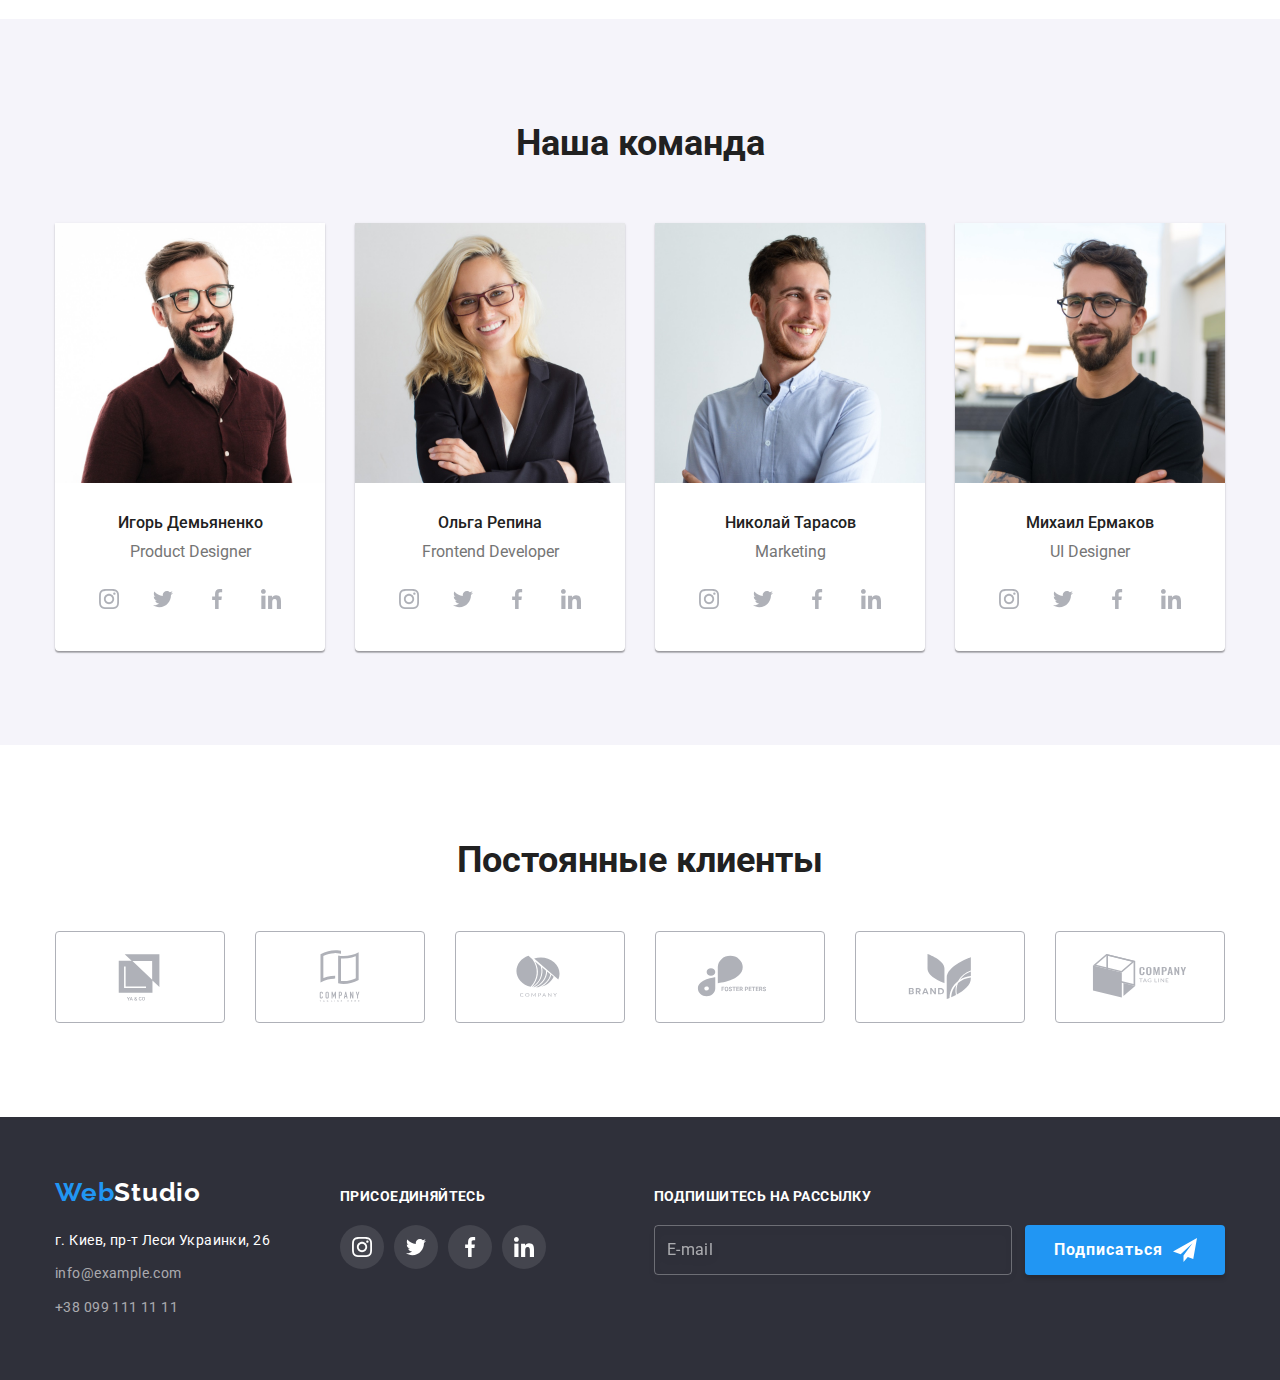
==== commit 99322aa9: "corrected according to mentors comments" ====
--- a/index.html
+++ b/index.html
@@ -4,12 +4,13 @@
     <meta charset="utf-8" />
     <title>Студия</title>
     <link
+      href="https://fonts.googleapis.com/css2?family=Raleway:wght@700&family=Roboto:wght@400;500;700;900&display=swap"
       rel="stylesheet"
-      href="https://fonts.googleapis.com/css2?family=Raleway:wght@700&family=Roboto:wght@400;500;700;900&display=swap"
     />
-    <link rel="stylesheet" href="./css/reset.css" />
-    <link rel="stylesheet" href="./css/modern-normalize.css" />
-    <link rel="stylesheet" href="./css/styles.css" />
+    <link
+      rel="stylesheet"
+      href="https://cdnjs.cloudflare.com/ajax/libs/modern-normalize/1.0.0/modern-normalize.min.css"
+    />
     <link rel="stylesheet" href="./css/main.min.css" />
   </head>
   <body>
@@ -53,29 +54,29 @@
 
       <section class="features section">
         <div class="container">
-          <h2 class="features-section-title">Особенности</h2>
-          <ul class="features-list">
-            <li class="feature-element feature-element-antenna">
-              <h3 class="feature-title">Внимание к деталям</h3>
-              <p class="feature-descr">
+          <h2 class="features__section-title visually-hidden">Особенности</h2>
+          <ul class="features__list">
+            <li class="features__feature-element feature-element-antenna">
+              <h3 class="features__feature-title">Внимание к деталям</h3>
+              <p class="features__feature-descr">
                 Идейные соображения, а также начало повседневной работы по формированию позиции.
               </p>
             </li>
-            <li class="feature-element feature-element-clock">
-              <h3 class="feature-title">Пунктуальность</h3>
-              <p class="feature-descr">
+            <li class="features__feature-element feature-element-clock">
+              <h3 class="features__feature-title">Пунктуальность</h3>
+              <p class="features__feature-descr">
                 Задача организации, в особенности же рамки и место обучения кадров влечет за собой.
               </p>
             </li>
-            <li class="feature-element feature-element-diagram">
-              <h3 class="feature-title">Планирование</h3>
-              <p class="feature-descr">
+            <li class="features__feature-element feature-element-diagram">
+              <h3 class="features__feature-title">Планирование</h3>
+              <p class="features__feature-descr">
                 Равным образом консультация с широким активом в значительной степени обуславливает.
               </p>
             </li>
-            <li class="feature-element feature-element-astronaut">
-              <h3 class="feature-title">Современные технологии</h3>
-              <p class="feature-descr">
+            <li class="features__feature-element feature-element-astronaut">
+              <h3 class="features__feature-title">Современные технологии</h3>
+              <p class="features__feature-descr">
                 Значимость этих проблем настолько очевидна, что реализация плановых заданий.
               </p>
             </li>
@@ -84,19 +85,19 @@
       </section>
       <section class="our-job section">
         <div class="container">
-          <h2 class="our-job-title">Чем мы занимаемся</h2>
-          <ul class="our-job-list">
-            <li class="our-job-element">
+          <h2 class="our-job__title">Чем мы занимаемся</h2>
+          <ul class="our-job__list">
+            <li class="our-job__element">
               <img src="./images/our-job-1.jpg" alt="чем мы занимаемся" width="370" height="294" />
-              <p class="our-job-element-descr">Десктопные приложения</p>
-            </li>
-            <li class="our-job-element">
+              <p class="our-job__element-descr">Десктопные приложения</p>
+            </li>
+            <li class="our-job__element">
               <img src="./images/our-job-2.jpg" alt="чем мы занимаемся" width="370" height="294" />
-              <p class="our-job-element-descr">Мобильные приложения</p>
-            </li>
-            <li class="our-job-element">
+              <p class="our-job__element-descr">Мобильные приложения</p>
+            </li>
+            <li class="our-job__element">
               <img src="./images/our-job-3.jpg" alt="чем мы занимаемся" width="370" height="294" />
-              <p class="our-job-element-descr">Дизайнерские решения</p>
+              <p class="our-job__element-descr">Дизайнерские решения</p>
             </li>
           </ul>
         </div>
@@ -271,46 +272,46 @@
       </section>
       <section class="our-clients section">
         <div class="container">
-          <h2 class="our-clients-title">Постоянные клиенты</h2>
-          <ul class="our-clients-list">
-            <li class="our-clients-element">
-              <a class="client-link" href="">
-                <svg class="client-1" width="106px" height="60px">
+          <h2 class="our-clients__title">Постоянные клиенты</h2>
+          <ul class="our-clients__list">
+            <li class="our-clients__element">
+              <a class="our-clients__client-link" href="">
+                <svg class="our-clients__client-pic" width="106px" height="60px">
                   <use href="./images/icons.svg#icon-company-1-logo"></use>
                 </svg>
               </a>
             </li>
-            <li class="our-clients-element">
-              <a class="client-link" href="">
-                <svg class="client-2" width="106px" height="60px">
+            <li class="our-clients__element">
+              <a class="our-clients__client-link" href="">
+                <svg class="our-clients__client-pic" width="106px" height="60px">
                   <use href="./images/icons.svg#icon-company-2-logo"></use>
                 </svg>
               </a>
             </li>
-            <li class="our-clients-element">
-              <a class="client-link" href="">
-                <svg class="client-3" width="106px" height="60px">
+            <li class="our-clients__element">
+              <a class="our-clients__client-link" href="">
+                <svg class="our-clients__client-pic" width="106px" height="60px">
                   <use href="./images/icons.svg#icon-company-3-logo"></use>
                 </svg>
               </a>
             </li>
-            <li class="our-clients-element">
-              <a class="client-link" href="">
-                <svg class="client-4" width="106px" height="60px">
+            <li class="our-clients__element">
+              <a class="our-clients__client-link" href="">
+                <svg class="our-clients__client-pic" width="106px" height="60px">
                   <use href="./images/icons.svg#icon-company-4-logo"></use>
                 </svg>
               </a>
             </li>
-            <li class="our-clients-element">
-              <a class="client-link" href="">
-                <svg class="client-5" width="106px" height="60px">
+            <li class="our-clients__element">
+              <a class="our-clients__client-link" href="">
+                <svg class="our-clients__client-pic" width="106px" height="60px">
                   <use href="./images/icons.svg#icon-company-5-logo"></use>
                 </svg>
               </a>
             </li>
-            <li class="our-clients-element">
-              <a class="client-link" href="">
-                <svg class="client-6" width="106px" height="60px">
+            <li class="our-clients__element">
+              <a class="our-clients__client-link" href="">
+                <svg class="our-clients__client-pic" width="106px" height="60px">
                   <use href="./images/icons.svg#icon-company-6-logo"></use>
                 </svg>
               </a>
@@ -399,13 +400,13 @@
         </button>
         <p class="modal-title">Оставьте свои данные, мы вам перезвоним</p>
         <form name="modal-form" class="modal-form">
-          <label for="modal-name" class="name-label">
+          <label for="modal-name-input" class="name-label">
             Имя
             <span class="modal-form-wrapper">
               <input
                 type="text"
                 name="modal-name"
-                class="modal-name"
+                class="modal-name-input"
                 title="Введите своё имя"
                 id="modal-name"
               />
@@ -422,7 +423,7 @@
               <input
                 type="tel"
                 name="modal-tel"
-                class="modal-tel"
+                class="modal-tel-input"
                 title="Введите номер телефона"
                 id="modal-tel"
               />
@@ -441,7 +442,7 @@
               <input
                 type="email"
                 name="modal-email"
-                class="modal-email"
+                class="modal-email-input"
                 title="Введите свой почтовый ящик"
                 id="modal-email"
               />
@@ -456,7 +457,7 @@
           <label for="modal-comment" class="comment-label"> Комментарий </label>
           <textarea
             name="modal-comment"
-            class="modal-comment"
+            class="modal-comment-input"
             title="Введите текст"
             id="modal-comment"
             placeholder="Введите текст"
@@ -468,7 +469,7 @@
             <input
               type="checkbox"
               name="modal-agreement"
-              class="modal-agreement visually-hidden"
+              class="modal-agreement-input visually-hidden"
               title=""
               id="modal-agreement"
             />
--- a/css/main.min.css
+++ b/css/main.min.css
@@ -1,2 +1,2 @@
-:root{--bgcolor-body: #ffffff;--bgcolor-filter-btn: #f5f4fa;--bgcolor-order-service-btn: #2196f3;--bgcolor-order-service-btn-shadow: rgba(0, 0, 0, 0.15);--bgcolor-order-service-btn-hover: #188ce8;--bgcolor-filter-btn-active: #2196f3;--bgcolor-footer: #2f303a;--bgcolor-hero: #2f303a;--bgcolor-our-team: #f5f4fa;--bgcolor-our-team-member: #ffffff;--fontcolor-body: #212121;--fontcolor-navigation: #212121;--fontcolor-navigation-active: #2196f3;--fontcolor-navigation-focus-hover: #2196f3;--fontcolor-contacts: #757575;--fontcolor-contacts-focus-hover: #2196f3;--fontcolor-hero: #ffffff;--fontcolor-order-service-btn: #ffffff;--fontcolor-filter-btn-active: #ffffff;--fontcolor-teammates-positions: #757575;--fontcolor-projects-type: #757575;--fontcolor-footer: rgba(255, 255, 255, 0.6);--fontcolor-footer-links: rgba(255, 255, 255, 0.6);--fontcolor-footer-address: #ffffff;--bordercolor-project: #eeeeee;--bordercolor-header: #ececec;--logo-color: #2196f3;--logo-black: #212121;--logo-white: #ffffff;--fill-accent: #2196f3}.visually-hidden{position:absolute !important;clip:rect(1px 1px 1px 1px);clip:rect(1px, 1px, 1px, 1px);padding:0 !important;border:0 !important;height:1px !important;width:1px !important;overflow:hidden}h1,h2{padding:0;margin:0}ul{list-style-type:none}.logo{font-family:Raleway;font-weight:bold;font-size:26px;line-height:1.2;color:var(--logo-color);letter-spacing:0.03em}.logo .logo-black{color:var(--logo-black)}.logo .logo-white{color:var(--logo-white)}.container{width:1200px;margin:0 auto;padding-left:15px;padding-right:15px}.navigation-element{color:var(--fontcolor-navigation);font-size:14px;line-height:1.15;font-weight:500;transition:color 250ms cubic-bezier(0.4, 0, 0.2, 1)}.navigation-element:hover,.navigation-element:focus{color:var(--fontcolor-navigation-focus-hover)}.is-active{color:var(--fontcolor-navigation-focus-hover)}.is-active::after{display:block;content:'';width:auto;height:4px;border-radius:2px;border-bottom:4px solid;fill:var(--fontcolor-navigation-active)}.mob-link{display:flex;align-items:center;transition:color 250ms cubic-bezier(0.4, 0, 0.2, 1)}.mob-link:hover,.mob-link:focus{color:var(--fontcolor-contacts-focus-hover)}.email-link{display:flex;align-items:center;transition:color 250ms cubic-bezier(0.4, 0, 0.2, 1)}.email-link:hover,.email-link:focus{color:var(--fontcolor-contacts-focus-hover)}.icon-envelope{margin-right:10px;fill:#757575;transition:fill 250ms cubic-bezier(0.4, 0, 0.2, 1)}.email-link:hover .icon-envelope,.email-link:focus .icon-envelope{fill:#2196f3}.icon-mob{margin-right:10px;fill:#757575;transition:fill 250ms cubic-bezier(0.4, 0, 0.2, 1)}.mob-link:hover .icon-mob,.mob-link:focus .icon-mob{fill:#2196f3}footer{background:var(--bgcolor-footer);font-size:14px;color:var(--fontcolor-footer);letter-spacing:0.03em;padding-top:60px;padding-bottom:60px}.page-footer .page-contacts{font-style:normal;line-height:1.7;color:var(--fontcolor-footer-address);margin-top:20px}.page-footer .container{display:flex;align-items:baseline}.footer-contacts-element{margin-top:9px}.footer-contacts-link{color:var(--fontcolor-contacts);font-size:14px;line-height:1.72;transition:color 250ms cubic-bezier(0.4, 0, 0.2, 1)}.footer-contacts-link:hover,.footer-contacts-link:focus{color:var(--fontcolor-contacts-focus-hover)}.social-links-list-footer{display:flex;justify-content:space-between;align-items:center}.social-links-link-footer{display:flex;height:44px;width:44px;justify-content:center;align-items:center;border-radius:50%;background-color:rgba(255,255,255,0.1);transition:background-color 250ms cubic-bezier(0.4, 0, 0.2, 1)}.social-links-element-footer:not(:last-child){margin-right:10px}.social-icon-facebook-footer,.social-icon-instagram-footer,.social-icon-twitter-footer,.social-icon-linkedin-footer{fill:#ffffff}.footer-logo-address{margin-right:70px}.footer-social-links-title{font-size:14px;font-weight:bold;text-transform:uppercase;line-height:1.15;margin-bottom:20px;color:#ffffff}.contacts-header-element{line-height:1.15;font-weight:500;color:var(--fontcolor-contacts);font-size:14px}.hero{padding:200px 0;text-align:center;max-width:1600px;margin:0 auto;background:var(--bgcolor-hero);background-color:#c4c4c4;background-image:linear-gradient(rgba(47,48,58,0.4), rgba(47,48,58,0.4)),url(../images/bg-hero.jpg);background-repeat:no-repeat}.hero .hero-title{font-size:44px;line-height:1.36;font-weight:900;color:var(--fontcolor-hero);max-width:700px;margin:0 auto;text-transform:uppercase}.order-service-btn{font-weight:700;line-height:1.88;color:var(--fontcolor-order-service-btn);background:var(--bgcolor-order-service-btn);box-shadow:0px 4px 4px var(--bgcolor-order-service-btn-shadow);border-radius:4px;transition:background-color 250ms cubic-bezier(0.4, 0, 0.2, 1);margin-top:30px;width:200px;height:50px;border:none}.order-service-btn:hover,.order-service-btn:focus{background-color:var(--bgcolor-order-service-btn-hover)}.features .feature-title{font-size:14px;font-weight:bold;text-transform:uppercase;line-height:1.15;margin-bottom:10px}.features .feature-descr{color:var(--fontcolor-projects-type);font-size:14px;line-height:1.72}.our-job{padding-bottom:94px}.our-job .our-job-title{font-size:36px;line-height:1.67;font-weight:bold;text-align:center;margin-bottom:50px}.our-job-list{display:flex}.our-job-element{position:relative;margin-right:30px}.our-job-element:last-child{margin-right:0}.our-job-element-descr{position:absolute;display:flex;width:100%;height:70px;bottom:0px;left:0px;text-transform:uppercase;justify-content:center;align-items:center;font-weight:700;line-height:1.17;letter-spacing:0.03em;background:rgba(47,48,58,0.8);color:#ffffff}img{display:block}
+.visually-hidden{position:absolute !important;clip:rect(1px 1px 1px 1px);clip:rect(1px, 1px, 1px, 1px);padding:0 !important;border:0 !important;height:1px !important;width:1px !important;overflow:hidden}:root{--bgcolor-body: #ffffff;--bgcolor-filter-btn: #f5f4fa;--bgcolor-order-service-btn: #2196f3;--bgcolor-order-service-btn-shadow: rgba(0, 0, 0, 0.15);--bgcolor-order-service-btn-hover: #188ce8;--bgcolor-filter-btn-active: #2196f3;--bgcolor-footer: #2f303a;--bgcolor-hero: #2f303a;--bgcolor-our-team: #f5f4fa;--bgcolor-our-team-member: #ffffff;--fontcolor-body: #212121;--fontcolor-navigation: #212121;--fontcolor-navigation-active: #2196f3;--fontcolor-navigation-focus-hover: #2196f3;--fontcolor-contacts: #757575;--fontcolor-contacts-focus-hover: #2196f3;--fontcolor-hero: #ffffff;--fontcolor-order-service-btn: #ffffff;--fontcolor-filter-btn-active: #ffffff;--fontcolor-teammates-positions: #757575;--fontcolor-projects-type: #757575;--fontcolor-footer: rgba(255, 255, 255, 0.6);--fontcolor-footer-links: rgba(255, 255, 255, 0.6);--fontcolor-footer-address: #ffffff;--bordercolor-project: #eeeeee;--bordercolor-header: #ececec;--logo-color: #2196f3;--logo-black: #212121;--logo-white: #ffffff;--fill-accent: #2196f3;--fill-normal: #757575;--border-color: #212121;--agreement-link: #188ce8;--submit-btn: #188ce8;--social-icon: #afb1b8;--our-clients: #afb1b8;--our-clients-title: #212121;--white: #ffffff;--feature-element: #f5f4fa;--hero-bg: #c4c4c4}a{background-color:transparent;color:inherit;text-decoration:none}img{display:block}body{background:var(--bgcolor-body);font-family:Roboto;font-size:16px;color:var(--fontcolor-body)}h1,h2,h3,h4,h5,h6,p,ul,ol{margin-top:0;margin-bottom:0}ul,ol{padding-left:0}h1,h2{padding:0;margin:0}ul{list-style-type:none}.container{width:1200px;margin:0 auto;padding-left:15px;padding-right:15px}.logo{font-family:Raleway;font-weight:bold;font-size:26px;line-height:1.2;color:var(--logo-color);letter-spacing:0.03em}.logo .logo-black{color:var(--logo-black)}.logo .logo-white{color:var(--logo-white)}.navigation-element{color:var(--fontcolor-navigation);font-size:14px;line-height:1.15;font-weight:500;transition:color 250ms cubic-bezier(0.4, 0, 0.2, 1)}.navigation-element:hover,.navigation-element:focus{color:var(--fontcolor-navigation-focus-hover)}.is-active{color:var(--fontcolor-navigation-focus-hover)}.is-active::after{display:block;content:'';width:auto;height:4px;border-radius:2px;border-bottom:4px solid;fill:var(--fontcolor-navigation-active)}.mob-link{display:flex;align-items:center;transition:color 250ms cubic-bezier(0.4, 0, 0.2, 1)}.mob-link:hover,.mob-link:focus{color:var(--fontcolor-contacts-focus-hover)}.email-link{display:flex;align-items:center;transition:color 250ms cubic-bezier(0.4, 0, 0.2, 1)}.email-link:hover,.email-link:focus{color:var(--fontcolor-contacts-focus-hover)}.icon-envelope{margin-right:10px;fill:var(--fill-normal);transition:fill 250ms cubic-bezier(0.4, 0, 0.2, 1)}.email-link:hover .icon-envelope,.email-link:focus .icon-envelope{fill:var(--fill-accent)}.icon-mob{margin-right:10px;fill:var(--fill-normal);transition:fill 250ms cubic-bezier(0.4, 0, 0.2, 1)}.mob-link:hover .icon-mob,.mob-link:focus .icon-mob{fill:var(--fill-accent)}.order-service-btn{font-weight:700;line-height:1.88;color:var(--fontcolor-order-service-btn);background:var(--bgcolor-order-service-btn);box-shadow:0px 4px 4px var(--bgcolor-order-service-btn-shadow);border-radius:4px;transition:background-color 250ms cubic-bezier(0.4, 0, 0.2, 1);margin-top:30px;width:200px;height:50px;border:none}.order-service-btn:hover,.order-service-btn:focus{background-color:var(--bgcolor-order-service-btn-hover)}.page-nav{margin:0 0 0 93px}.main-nav-list{display:flex}.main-nav-list a{padding:32px 0;display:block}.navigation-element{margin:0 50px 0 0}.navigation-element:last-child{margin-right:0}.filter-element button{background:var(--bgcolor-filter-btn);border-style:none;border-radius:4px;cursor:pointer;font-size:16px;line-height:1.63;padding:6px 22px;transition:background-color 250ms cubic-bezier(0.4, 0, 0.2, 1),color 250ms cubic-bezier(0.4, 0, 0.2, 1),box-shadow 250ms cubic-bezier(0.4, 0, 0.2, 1)}.filter-element button:active,.filter-element button:focus,.filter-element button:hover{color:var(--fontcolor-filter-btn-active);background:var(--bgcolor-filter-btn-active);box-shadow:0px 3px 1px rgba(0,0,0,0.1),0px 1px 2px rgba(0,0,0,0.08),0px 2px 2px rgba(0,0,0,0.12)}.filter-element .is-active-filter{color:var(--fontcolor-filter-btn-active);background:var(--bgcolor-filter-btn-active)}.social-links{display:flex;margin-top:16px;justify-content:space-between;align-items:center}.social-links-link{display:flex;height:44px;width:44px;border-radius:50%;text-align:center;justify-content:center;align-items:center;transition:background-color 250ms cubic-bezier(0.4, 0, 0.2, 1)}.social-links-link:hover,.social-links-link:focus{background-color:var(--fill-accent)}.social-links-link-footer:hover,.social-links-link-footer:focus{background-color:var(--fill-accent)}.social-icon-facebook,.social-icon-instagram,.social-icon-twitter,.social-icon-linkedin{fill:var(--social-icon);transition:fill 250ms cubic-bezier(0.4, 0, 0.2, 1)}.social-links-link:hover .social-icon-facebook,.social-links-link:focus .social-icon-facebook,.social-links-link-footer:hover .social-icon-facebook,.social-links-link-footer:focus .social-icon-facebook,.social-links-link:hover .social-icon-instagram,.social-links-link:focus .social-icon-instagram,.social-links-link-footer:hover .social-icon-instagram,.social-links-link-footer:focus .social-icon-instagram,.social-links-link:hover .social-icon-twitter,.social-links-link:focus .social-icon-twitter,.social-links-link-footer:hover .social-icon-twitter,.social-links-link-footer:focus .social-icon-twitter,.social-links-link:hover .social-icon-linkedin,.social-links-link:focus .social-icon-linkedin,.social-links-link-footer:hover .social-icon-linkedin,.social-links-link-footer:focus .social-icon-linkedin{fill:var(--white)}.backdrop{position:fixed;top:0;left:0;width:100%;height:100%;background-color:rgba(0,0,0,0.2);transition:opacity 250ms cubic-bezier(0.4, 0, 0.2, 1)}.is-hidden{opacity:0;pointer-events:none}.modal{position:absolute;display:flex;padding:40px;flex-direction:column;top:50%;left:50%;transform:translate(-50%, -50%);width:528px;height:581px;background-color:var(--bgcolor-body);box-shadow:0px 1px 3px rgba(0,0,0,0.12),0px 1px 1px rgba(0,0,0,0.14),0px 2px 1px rgba(0,0,0,0.2);border-radius:4px}.close-modal{padding:0;display:block;position:absolute;top:8px;right:8px;height:30px;width:30px;border:1px solid rgba(0,0,0,0.1);border-radius:50%;background-color:transparent;cursor:pointer}.close-modal:hover,.close-modal:focus{fill:var(--fill-accent)}.modal-form{display:flex;flex-direction:column}.modal-title{font-weight:700;font-size:20px;line-height:1.15;text-align:center;margin-bottom:12px}.name-label,.tel-label,.email-label,.comment-label{font-size:12px;line-height:1.17;color:var(--fill-normal)}.modal-name-input,.modal-tel-input,.modal-email-input,.modal-comment-input{width:100%;height:40px;margin-top:4px;margin-bottom:10px;padding-left:42px;border:1px solid rgba(33,33,33,0.2);box-sizing:border-box;border-radius:4px}.modal-name-input:focus,.modal-tel-input:focus,.modal-email-input:focus,.modal-comment-input:focus{outline:none;border-color:var(--fill-accent)}.modal-comment-input{resize:none;height:120px;margin-bottom:20px;padding:12px 16px;font-size:12px;line-height:1.17}.modal-comment-input::placeholder{color:rgba(117,117,117,0.5)}.modal-icon{position:absolute;top:0;left:15px}.modal-name-input:focus+.modal-icon,.modal-tel-input:focus+.modal-icon,.modal-email-input:focus+.modal-icon{fill:var(--fill-accent)}.agreemet-wrapper{display:flex;align-items:center;justify-content:flex-start;padding-left:13px;margin-bottom:30px}.modal-agreement-input{margin-right:7px}.agreement-label{display:flex;align-items:center;font-size:14px;line-height:1.72;color:var(--fill-normal)}.agreement-label::before{display:block;content:'';margin-right:9px;width:16px;height:15px;border:2px solid var(--border-color);border-radius:2px;background-position:50% 50%;background-repeat:no-repeat;background-size:contain;background-image:url("../images/svg/logo-check-empty.svg")}.modal-agreement-input:checked+.agreement-label::before{background-color:var(--fill-accent);border-color:var(--fill-accent);background-image:url("../images/svg/logo-check.svg"),url("../images/svg/logo-check-empty.svg")}.modal-agreement-input:focus+.agreement-label::before{outline:1px solid rgba(20,20,39,0.5)}.agreemet-link{font-size:14px;line-height:1.72;text-decoration:underline;color:var(--agreement-link)}.modal-form-wrapper{position:relative}.submit-btn{align-self:center;height:50px;width:200px;background-color:var(--fill-accent);box-shadow:0px 4px 4px rgba(0,0,0,0.15);border-radius:4px;border:none;font-weight:700;font-size:16px;line-height:1.87;color:var(--white);cursor:pointer;transition:background-color 250ms cubic-bezier(0.4, 0, 0.2, 1)}.submit-btn:hover,.submit-btn:focus{background-color:var(--submit-btn)}.contacts-header-element{line-height:1.15;font-weight:500;color:var(--fontcolor-contacts);font-size:14px}.page-header{border-bottom:1px solid var(--bordercolor-header)}.page-header .container{display:flex;align-items:center}.page-header .logo{margin:0}.page-header .contacts-header-element{margin:0 30px 0 0}.page-header .contacts-header-element:last-child{margin-right:0}.page-header .contacts-list-header{display:flex;margin-left:auto}footer{background:var(--bgcolor-footer);font-size:14px;color:var(--fontcolor-footer);letter-spacing:0.03em;padding-top:60px;padding-bottom:60px}.page-footer .page-contacts{font-style:normal;line-height:1.7;color:var(--fontcolor-footer-address);margin-top:20px}.page-footer .container{display:flex;align-items:baseline}.footer-contacts-element{margin-top:9px}.footer-contacts-link{color:var(--fontcolor-footer-links);font-size:14px;line-height:1.72;letter-spacing:0.03em;transition:color 250ms cubic-bezier(0.4, 0, 0.2, 1)}.footer-contacts-link:hover,.footer-contacts-link:focus{color:var(--fontcolor-contacts-focus-hover)}.social-links-list-footer{display:flex;justify-content:space-between;align-items:center}.social-links-link-footer{display:flex;height:44px;width:44px;justify-content:center;align-items:center;border-radius:50%;background-color:rgba(255,255,255,0.1);transition:background-color 250ms cubic-bezier(0.4, 0, 0.2, 1)}.social-links-element-footer:not(:last-child){margin-right:10px}.social-icon-facebook-footer,.social-icon-instagram-footer,.social-icon-twitter-footer,.social-icon-linkedin-footer{fill:var(--white)}.footer-logo-address{margin-right:70px}.footer-social-links-title{font-size:14px;font-weight:bold;text-transform:uppercase;line-height:1.15;margin-bottom:20px;color:var(--white)}.sending-block-footer{display:flex;margin-left:auto;justify-content:last baseline;flex-direction:column}.sending-form-email{height:50px;width:358px;border:1px solid rgba(255,255,255,0.3);box-sizing:border-box;filter:drop-shadow(0px 4px 4px rgba(0,0,0,0.15));border-radius:4px;padding-left:12px;outline:none;color:var(--white);font-size:16px;line-height:1.25;letter-spacing:0.03em;background-color:transparent}.sending-form-email::placeholder{color:rgba(255,255,255,0.6)}.sending-sign-in-btn{display:inline-flex;align-items:center;height:50px;width:200px;margin-left:10px;border:none;background:var(--fill-accent);box-shadow:0px 4px 4px rgba(0,0,0,0.15);border-radius:4px;text-align:left;padding-left:29px;font-size:16px;line-height:1.87;font-weight:700;color:var(--white);letter-spacing:0.06em;transition:background-color 250ms cubic-bezier(0.4, 0, 0.2, 1)}.sending-sign-in-btn:focus,.sending-sign-in-btn:hover{background-color:var(--submit-btn)}.email-send-icon{margin-left:10px;fill:var(--white)}.sending-block-title{font-size:14px;font-weight:bold;text-transform:uppercase;line-height:1.15;margin-bottom:20px;color:var(--white)}.hero{padding:200px 0;text-align:center;max-width:1600px;margin:0 auto;background:var(--bgcolor-hero);background-color:var(--hero-bg);background-image:linear-gradient(rgba(47,48,58,0.4), rgba(47,48,58,0.4)),url(../images/bg-hero.jpg);background-repeat:no-repeat}.hero .hero-title{font-size:44px;line-height:1.36;font-weight:900;color:var(--fontcolor-hero);max-width:700px;margin:0 auto;text-transform:uppercase}.features{padding-top:94px;padding-bottom:94px}.features__feature-title{font-size:14px;font-weight:bold;text-transform:uppercase;line-height:1.15;margin-bottom:10px}.features__feature-descr{color:var(--fontcolor-projects-type);font-size:14px;line-height:1.72}.features__list{display:flex;margin:0 auto}.features__feature-element{width:270px;margin-right:30px}.features__feature-element:last-child{margin-right:0}.features__feature-element::before{content:'';width:270px;height:120px;display:block;background-color:var(--feature-element);background-image:linear-gradient(var(--feature-element), var(--feature-element));background-position:center;background-repeat:no-repeat;border-radius:4px;margin-bottom:30px}.feature-element-antenna::before{background-image:url(../images/svg/antenna.svg)}.feature-element-clock::before{background-image:url(../images/svg/clock.svg)}.feature-element-diagram::before{background-image:url(../images/svg/diagram.svg)}.feature-element-astronaut::before{background-image:url(../images/svg/astronaut.svg)}.our-job{padding-bottom:94px}.our-job__title{font-size:36px;line-height:1.67;font-weight:bold;text-align:center;margin-bottom:50px}.our-job__list{display:flex}.our-job__element{position:relative;margin-right:30px}.our-job__element:last-child{margin-right:0}.our-job__element-descr{position:absolute;display:flex;width:100%;height:70px;bottom:0px;left:0px;text-transform:uppercase;justify-content:center;align-items:center;font-weight:700;line-height:1.17;letter-spacing:0.03em;background:rgba(47,48,58,0.8);color:var(--white)}.our-team{padding-top:94px;padding-bottom:94px;background-color:var(--bgcolor-our-team)}.our-team .our-team-title{font-size:36px;line-height:1.67;font-weight:bold;text-align:center;margin-bottom:50px}.our-team .member-name{font-size:16px;line-height:1.19;font-weight:500;margin-bottom:10px}.our-team .member-position{line-height:1.19;color:var(--fontcolor-teammates-positions)}.our-team .our-team-list{display:flex}.our-team .our-team-member{margin-right:30px;box-shadow:0px 1px 3px rgba(0,0,0,0.12),0px 1px 1px rgba(0,0,0,0.14),0px 2px 1px rgba(0,0,0,0.2);border-radius:0px 0px 4px 4px;background:var(--bgcolor-our-team-member)}.our-team .our-team-member:last-child{margin-right:0}.our-team .container{text-align:center}.our-team .our-team-member-descr{padding:30px 32px}.projects{padding-top:94px;padding-bottom:94px}.projects .container{display:flex;flex-direction:column}.projects .filter-list{border:none;display:flex;margin:0 auto;margin-bottom:50px}.projects .projects-element:not(:nth-child(3n+3)){margin-right:30px}.projects .projects-element:not(:nth-last-child(-n+3)){margin-bottom:30px}.projects .project-descript{border:1px solid var(--bordercolor-project);border-top:none;box-sizing:border-box;padding:20px 24px}.projects .project-name{font-weight:bold;font-size:18px;line-height:2;margin-bottom:4px}.projects .project-type{line-height:1.88;color:var(--fontcolor-projects-type)}.projects-title{display:none}.projects-list{display:flex;flex-wrap:wrap}.projects-element-link:hover,.projects-element-link:focus{display:block;box-sizing:border-box;box-shadow:0px 1px 1px rgba(0,0,0,0.12),0px 4px 4px rgba(0,0,0,0.06),1px 4px 6px rgba(0,0,0,0.16)}.projects-element-wrapper{position:relative;overflow:hidden}.project-element-popup-text{position:absolute;top:0;left:0;padding:63px 24px;width:100%;height:100%;font-size:18px;line-height:28px;letter-spacing:1.55;color:var(--white);background:rgba(33,150,243,0.9);overflow:auto;transform:translateY(100%);transition:transform 250ms cubic-bezier(0.4, 0, 0.2, 1)}.projects-element-link:hover .project-element-popup-text,.projects-element-link:focus .project-element-popup-text{transform:translateY(0%)}.filter-element:not(:last-child){margin-right:8px}.our-clients{padding-top:94px;padding-bottom:94px}.our-clients__title{margin-bottom:50px;font-weight:700;font-size:36px;line-height:1.17;color:#212121;text-align:center}.our-clients__list{display:flex;justify-content:center;align-items:center}.our-clients__element:not(:last-child){margin-right:30px}.our-clients__client-link{display:block;width:170px;height:92px;border:1px solid var(--our-clients);border-radius:4px;display:flex;justify-content:center;align-items:center;transition:border-color 250ms cubic-bezier(0.4, 0, 0.2, 1)}.our-clients__client-link:hover,.our-clients__client-link:focus{border-color:var(--fill-accent)}.our-clients__client-pic{fill:var(--our-clients);transition:fill 250ms cubic-bezier(0.4, 0, 0.2, 1)}.client-link:hover .our-clients__client-pic,.client-link:focus .our-clients__client-pic{fill:var(--fill-accent)}
 /*# sourceMappingURL=main.min.css.map */